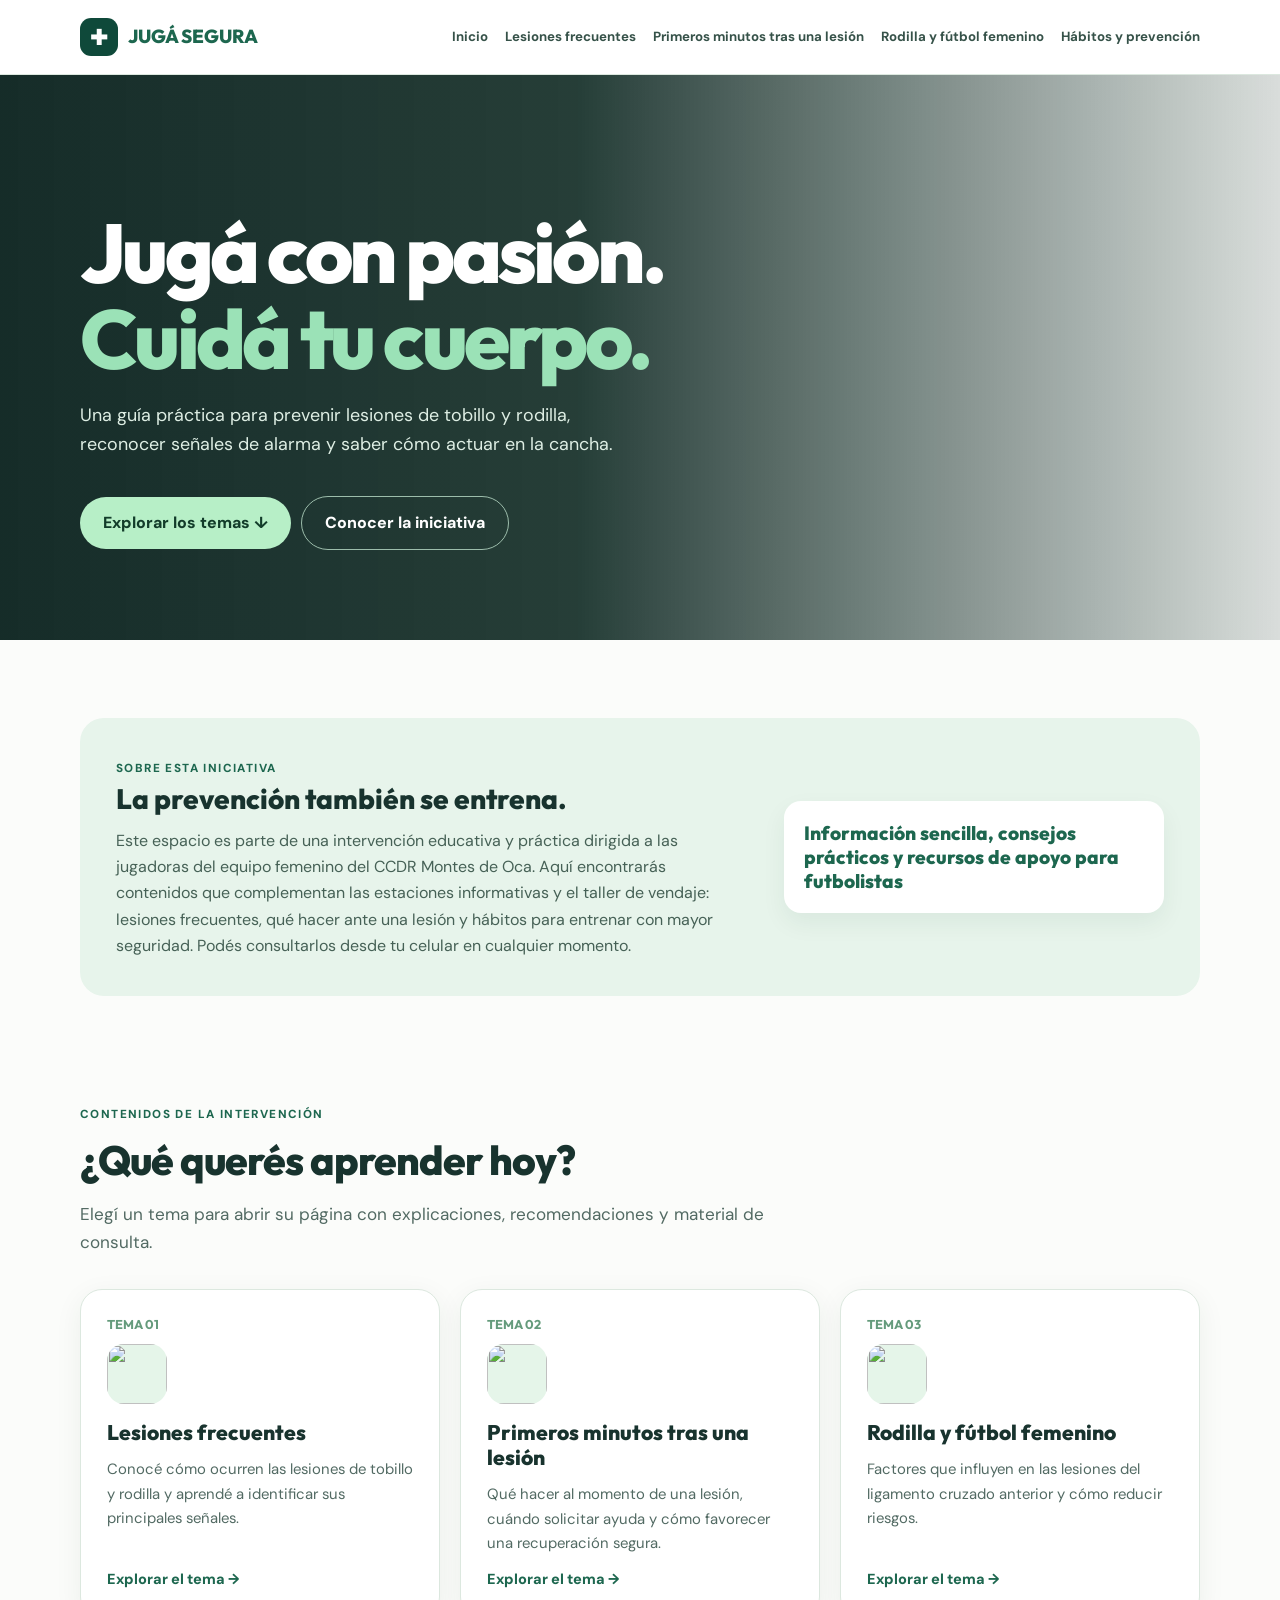
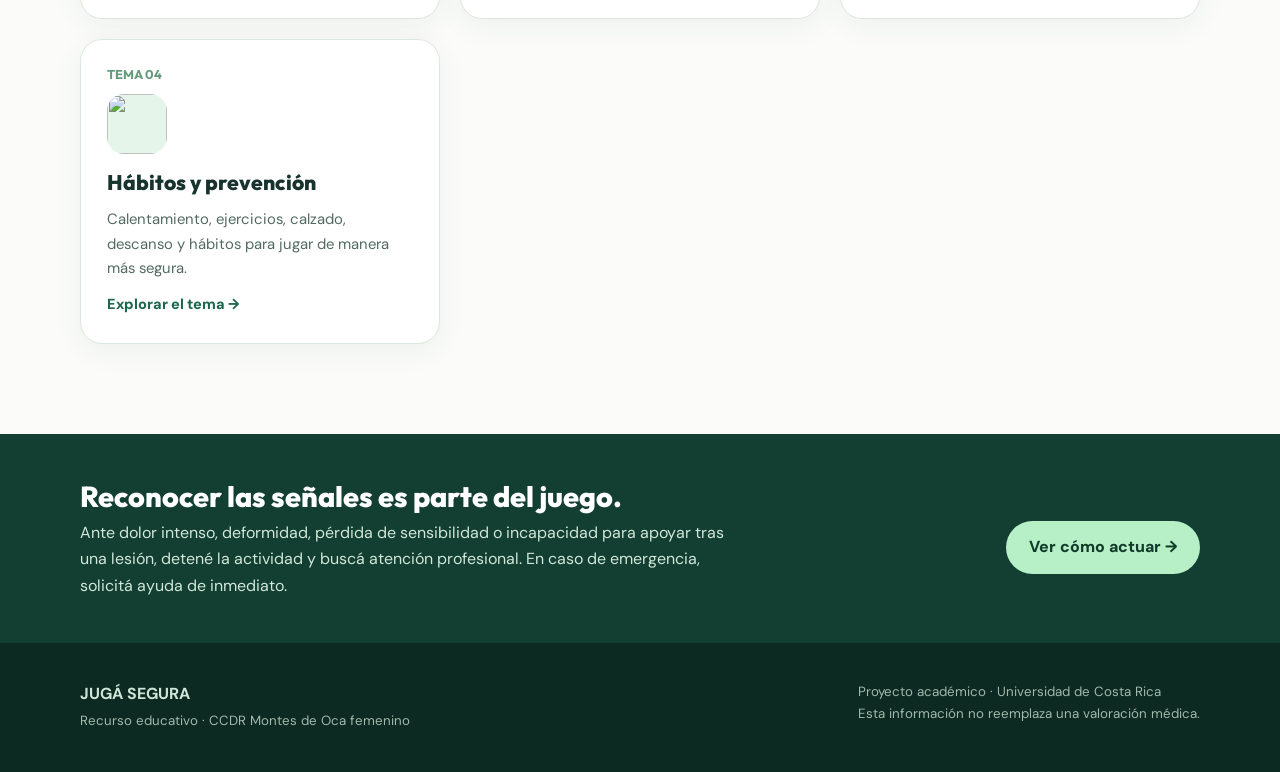
==== index.html @ 9235ee90 "Add files via upload" ====
<!doctype html>
<html lang="es">
  <head>
    <meta charset="UTF-8" />
    <meta name="viewport" content="width=device-width,initial-scale=1" />
    <meta
      name="description"
      content="Portal educativo sobre prevención de lesiones de tobillo y rodilla para las jugadoras de fútbol femenino del CCDR Montes de Oca."
    />
    <title>Jugá Segura | CCDR Montes de Oca</title>
    <link rel="stylesheet" href="styles.css" />
  </head>
  <body>
    <header class="site-header">
      <div class="shell topbar">
        <a class="logo" href="index.html"
          ><span class="logo-mark">✚</span><span>JUGÁ <span>SEGURA</span></span></a
        >
        <nav aria-label="Navegación principal" class="desktop-nav">
          <a href="index.html">Inicio</a><a class="" href="lesiones.html">Lesiones frecuentes</a
          ><a class="" href="primeros-auxilios.html">Primeros minutos tras una lesión</a
          ><a class="" href="riesgo-rodilla.html">Rodilla y fútbol femenino</a
          ><a class="" href="prevencion.html">Hábitos y prevención</a
          ><!-- TALLER OCULTO: <a class="" href="vendajes.html">Taller de vendajes</a> -->
        </nav>
      </div>
      <nav aria-label="Menú móvil" class="shell menu-links">
        <a href="index.html">Inicio</a><a href="lesiones.html">Lesiones frecuentes</a
        ><a href="primeros-auxilios.html">Primeros minutos tras una lesión</a
        ><a href="riesgo-rodilla.html">Rodilla y fútbol femenino</a
        ><a href="prevencion.html">Hábitos y prevención</a
        ><!-- TALLER OCULTO: <a href="vendajes.html">Taller de vendajes</a> -->
      </nav>
    </header>
    <main>
      <section class="hero">
        <div class="shell">
          <div class="eyebrow"></div>
          <h1>Jugá con pasión.<br /><em>Cuidá tu cuerpo.</em></h1>
          <p>
            Una guía práctica para prevenir lesiones de tobillo y rodilla, reconocer señales de
            alarma y saber cómo actuar en la cancha.
          </p>
          <a class="cta" href="#temas">Explorar los temas ↓</a
          ><a class="cta outline" href="#proyecto">Conocer la iniciativa</a>
        </div>
      </section>
      <section id="proyecto" class="shell intro">
        <div class="intro-panel">
          <div>
            <div class="eyebrow dark">SOBRE ESTA INICIATIVA</div>
            <h2>La prevención también se entrena.</h2>
            <p>
              Este espacio es parte de una intervención educativa y práctica dirigida a las
              jugadoras del equipo femenino del CCDR Montes de Oca. Aquí encontrarás contenidos que
              complementan las estaciones informativas y el taller de vendaje: lesiones frecuentes,
              qué hacer ante una lesión y hábitos para entrenar con mayor seguridad. Podés
              consultarlos desde tu celular en cualquier momento.
            </p>
          </div>
          <div class="panel-chip">
            <strong>Información sencilla, consejos prácticos y recursos de apoyo para futbolistas</strong>
          </div>
        </div>
      </section>
      <section id="temas" class="shell topics">
        <div class="section-heading">
          <div class="eyebrow dark">CONTENIDOS DE LA INTERVENCIÓN</div>
          <h2>¿Qué querés aprender hoy?</h2>
          <p>
            Elegí un tema para abrir su página con explicaciones, recomendaciones y material de
            consulta.
          </p>
        </div>
        <div class="card-grid">
          <a href="lesiones.html" class="topic-card"
            ><div class="number">TEMA 01</div>
            <img src="images/lesiones.jpg" alt="" class="emoji" aria-hidden="true" />
            <h3>Lesiones frecuentes</h3>
            <p>
              Conocé cómo ocurren las lesiones de tobillo y rodilla y aprendé a identificar sus
              principales señales.
            </p>
            <div class="go">Explorar el tema →</div></a
          ><a href="primeros-auxilios.html" class="topic-card"
            ><div class="number">TEMA 02</div>
            <img src="images/aux.jpg" alt="" class="emoji" aria-hidden="true" />
            <h3>Primeros minutos tras una lesión</h3>
            <p>
              Qué hacer al momento de una lesión, cuándo solicitar ayuda y cómo favorecer una
              recuperación segura.
            </p>
            <div class="go">Explorar el tema →</div></a
          ><a href="riesgo-rodilla.html" class="topic-card"
            ><div class="number">TEMA 03</div>
            <img src="images/rodilla.jpg" alt="" class="emoji" aria-hidden="true" />
            <h3>Rodilla y fútbol femenino</h3>
            <p>
              Factores que influyen en las lesiones del ligamento cruzado anterior y cómo reducir
              riesgos.
            </p>
            <div class="go">Explorar el tema →</div></a
          ><a href="prevencion.html" class="topic-card"
            ><div class="number">TEMA 04</div>
            <img src="images/prevencion.jpg" alt="" class="emoji" aria-hidden="true" />
            <h3>Hábitos y prevención</h3>
            <p>
              Calentamiento, ejercicios, calzado, descanso y hábitos para jugar de manera más
              segura.
            </p>
            <div class="go">Explorar el tema →</div></a
          ><!-- TALLER OCULTO: <a href="vendajes.html" class="topic-card"
            ><div class="number">TEMA 05</div>
            <img src="images/vendajes.jpg" alt="" class="emoji" aria-hidden="true" />
            <h3>Taller de vendajes</h3>
            <p>
              Para qué sirve el vendaje de tobillo, sus precauciones y material para repasar la
              práctica.
            </p>
            <div class="go">Explorar el tema →</div></a
          > -->
        </div>
      </section>
      <section class="info-strip">
        <div class="shell">
          <div>
            <h2>Reconocer las señales es parte del juego.</h2>
            <p>
              Ante dolor intenso, deformidad, pérdida de sensibilidad o incapacidad para apoyar tras
              una lesión, detené la actividad y buscá atención profesional. En caso de emergencia,
              solicitá ayuda de inmediato.
            </p>
          </div>
          <a class="cta" href="primeros-auxilios.html">Ver cómo actuar →</a>
        </div>
      </section>
    </main>
    <footer class="footer">
      <div class="shell footer-grid">
        <div>
          <strong>JUGÁ SEGURA</strong><br /><small
            >Recurso educativo · CCDR Montes de Oca femenino</small
          >
        </div>
        <small
          >Proyecto académico · Universidad de Costa Rica<br />Esta información no reemplaza una
          valoración médica.</small
        >
      </div>
    </footer>
  </body>
</html>
---- styles.css ----
@import url("https://fonts.googleapis.com/css2?family=DM+Sans:wght@400;500;600;700&family=Outfit:wght@400;500;600;700;800&display=swap");
:root {
  --ink: #18332e;
  --muted: #526a63;
  --green: #1d674f;
  --green2: #0f493a;
  --mint: #ddf5e7;
  --sand: #f5f8f4;
  --line: #dce8df;
  --white: #fff;
  --warning: #fff3db;
}
* {
  box-sizing: border-box;
}
html {
  scroll-behavior: smooth;
}
body {
  margin: 0;
  font-family: "DM Sans", Arial, sans-serif;
  color: var(--ink);
  background: #fbfcfa;
  line-height: 1.65;
}
a {
  color: inherit;
  text-decoration: none;
}
a:hover {
  text-decoration: none;
}
button {
  font: inherit;
}
.shell {
  width: min(1120px, calc(100% - 44px));
  margin-inline: auto;
}
.site-header {
  position: sticky;
  top: 0;
  z-index: 10;
  background: #ffffffed;
  backdrop-filter: blur(14px);
  border-bottom: 1px solid var(--line);
}
.topbar {
  min-height: 74px;
  display: flex;
  align-items: center;
  justify-content: space-between;
  gap: 22px;
}
.logo {
  display: flex;
  align-items: center;
  gap: 10px;
  font-family: Outfit, Arial, sans-serif;
  font-weight: 800;
  font-size: 1.18rem;
  white-space: nowrap;
}
.logo-mark {
  background: var(--green2);
  color: white;
  border-radius: 11px;
  display: grid;
  place-items: center;
  width: 38px;
  height: 38px;
  font-size: 1.3rem;
}
.logo span:last-child {
  color: var(--green);
}
.desktop-nav {
  display: flex;
  align-items: center;
  gap: 17px;
  font-size: 0.83rem;
  font-weight: 700;
}
.desktop-nav a {
  color: #365249;
}
.desktop-nav a:hover,
.desktop-nav a.active {
  color: #128454;
}
.menu-links {
  display: none;
}
.back-home {
  display: inline-flex;
  gap: 8px;
  align-items: center;
  font-weight: 700;
  color: var(--green);
  font-size: 0.95rem;
  margin-bottom: 22px;
}
.hero {
  min-height: 565px;
  background:
    linear-gradient(
      90deg,
      rgba(7, 31, 27, 0.94) 0%,
      rgba(8, 35, 29, 0.88) 45%,
      rgba(8, 35, 29, 0.14) 100%
    ),
    url("assets/campo.svg") center/cover;
  display: flex;
  align-items: center;
  color: white;
  overflow: hidden;
}
.hero .shell {
  padding-block: 90px;
}
.eyebrow {
  display: inline-flex;
  align-items: center;
  gap: 8px;
  letter-spacing: 0.12em;
  text-transform: uppercase;
  font-weight: 800;
  font-size: 0.73rem;
  color: #a6e4c6;
}
.hero h1 {
  font:
    800 clamp(2.9rem, 6.5vw, 5.65rem)/1.03 Outfit,
    Arial,
    sans-serif;
  letter-spacing: -0.045em;
  max-width: 720px;
  margin: 19px 0;
}
.hero h1 em {
  font-style: normal;
  color: #9be2b7;
}
.hero p {
  max-width: 570px;
  color: #deeee4;
  font-size: 1.12rem;
}
.cta {
  display: inline-flex;
  align-items: center;
  justify-content: center;
  gap: 9px;
  border-radius: 99px;
  background: #b7efc7;
  color: #123c2a;
  font-weight: 800;
  padding: 13px 23px;
  margin-top: 18px;
  transition: 0.18s;
}
.cta:hover {
  transform: translateY(-2px);
  background: #d4fbdc;
}
.cta.outline {
  background: transparent;
  border: 1px solid #9cbdab;
  color: white;
  margin-left: 10px;
}
.eyebrow.dark {
  color: var(--green);
}
.intro {
  padding: 78px 0 34px;
}
.section-heading {
  max-width: 730px;
  margin-bottom: 32px;
}
.section-heading h2,
.content-section h2 {
  font:
    800 clamp(1.8rem, 3.3vw, 2.55rem)/1.13 Outfit,
    Arial,
    sans-serif;
  letter-spacing: -0.025em;
  margin: 11px 0 13px;
}
.section-heading p {
  font-size: 1.07rem;
  color: var(--muted);
}
.intro-panel {
  display: grid;
  grid-template-columns: 1.25fr 0.75fr;
  gap: 35px;
  align-items: center;
  background: #e7f4eb;
  border-radius: 24px;
  padding: 36px;
}
.intro-panel h2 {
  font: 800 1.75rem Outfit;
  margin: 0 0 12px;
}
.intro-panel p {
  margin: 0;
  color: #466156;
}
.panel-chip {
  background: #fff;
  border-radius: 17px;
  padding: 20px;
  box-shadow: 0 10px 25px #123c2a10;
}
.panel-chip strong {
  display: block;
  color: var(--green);
  font: 800 1.2rem Outfit;
}
.panel-chip span {
  display: block;
  font-size: 0.9rem;
}
.topics {
  padding: 70px 0 90px;
}
.card-grid {
  display: grid;
  grid-template-columns: repeat(3, 1fr);
  gap: 20px;
}
.topic-card {
  display: flex;
  flex-direction: column;
  gap: 12px;
  border: 1px solid var(--line);
  background: #fff;
  padding: 26px;
  border-radius: 22px;
  min-height: 270px;
  box-shadow: 0 7px 28px #123a2410;
  transition: 0.2s;
}
.topic-card:hover {
  transform: translateY(-5px);
  border-color: #94cfaa;
  box-shadow: 0 16px 33px #123a241b;
}
.topic-card .number {
  font: 0.8rem Outfit;
  font-weight: 700;
  color: #659b7c;
}
.topic-card .emoji {
  font-size: 2rem;
  background: #e5f5e9;
  width: 60px;
  height: 60px;
  display: grid;
  place-items: center;
  border-radius: 17px;
}
.topic-card h3 {
  font: 800 1.32rem/1.2 Outfit;
  margin: 4px 0 0;
}
.topic-card p {
  font-size: 0.93rem;
  color: var(--muted);
  margin: 0;
  flex: 1;
}
.topic-card .go {
  font-size: 0.91rem;
  color: var(--green);
  font-weight: 800;
}
.info-strip {
  background: #133e32;
  color: white;
  padding: 44px 0;
}
.info-strip .shell {
  display: flex;
  align-items: center;
  justify-content: space-between;
  gap: 25px;
}
.info-strip h2 {
  font: 800 1.8rem Outfit;
  margin: 0 0 6px;
}
.info-strip p {
  max-width: 660px;
  color: #d0e7d9;
  margin: 0;
}
.footer {
  background: #0c2922;
  color: #cfe5d8;
  padding: 38px 0;
}
.footer-grid {
  display: flex;
  justify-content: space-between;
  gap: 30px;
}
.footer small {
  color: #a1b9ac;
}
.page-hero {
  background: linear-gradient(115deg, #e9f5ee, #f8fbf8);
  border-bottom: 1px solid var(--line);
  padding: 67px 0 62px;
}
.page-hero h1 {
  font: 800 clamp(2.4rem, 5vw, 4rem)/1.1 Outfit;
  margin: 12px 0 14px;
  letter-spacing: -0.035em;
  max-width: 850px;
}
.page-hero p {
  max-width: 740px;
  color: var(--muted);
  font-size: 1.1rem;
  margin: 0;
}
.page-body {
  padding: 52px 0 85px;
}
.layout {
  display: grid;
  grid-template-columns: 235px minmax(0, 1fr);
  gap: 40px;
  align-items: start;
}
.sidebar {
  position: sticky;
  top: 105px;
  border: 1px solid var(--line);
  border-radius: 18px;
  padding: 18px;
  background: white;
}
.sidebar strong {
  display: block;
  font: 0.85rem Outfit;
  color: #759184;
  letter-spacing: 0.08em;
  text-transform: uppercase;
  padding: 8px 10px 13px;
}
.sidebar a {
  display: block;
  padding: 10px;
  border-radius: 10px;
  color: #496458;
  font-size: 0.91rem;
  font-weight: 700;
}
.sidebar a:hover {
  background: #eaf5ee;
  color: var(--green);
}
.article {
  min-width: 0;
}
.content-section {
  scroll-margin-top: 110px;
  margin-bottom: 48px;
}
.content-section h2 {
  font-size: 1.93rem;
}
.content-section h3 {
  font: 800 1.25rem Outfit;
  margin: 25px 0 9px;
}
.article p {
  color: #435f53;
  margin: 9px 0 17px;
}
.article ul,
.article ol {
  padding-left: 23px;
  color: #435f53;
}
.article li {
  margin: 8px 0;
}
.lead {
  font-size: 1.09rem;
}
.callout {
  border-left: 5px solid #1b875c;
  background: #eef8f1;
  border-radius: 0 15px 15px 0;
  padding: 19px 22px;
  margin: 25px 0;
}
.callout.warn {
  border-color: #d88c21;
  background: #fff7e8;
}
.callout strong {
  display: block;
  margin-bottom: 4px;
  color: #154c37;
}
.callout.warn strong {
  color: #895719;
}
.callout p {
  margin: 0;
}
.tiles {
  display: grid;
  grid-template-columns: repeat(2, 1fr);
  gap: 15px;
  margin: 20px 0;
}
.tile {
  background: white;
  border: 1px solid var(--line);
  border-radius: 17px;
  padding: 20px;
}
.tile .icon {
  font-size: 1.65rem;
}
.tile h3 {
  margin: 8px 0 5px;
}
.tile p {
  margin: 0;
  font-size: 0.94rem;
}
.step-list {
  list-style: none !important;
  padding: 0 !important;
  counter-reset: step;
}
.step-list li {
  counter-increment: step;
  display: grid;
  grid-template-columns: 42px 1fr;
  gap: 16px;
  padding: 13px 0;
  border-bottom: 1px solid var(--line);
}
.step-list li:before {
  content: counter(step);
  width: 38px;
  height: 38px;
  background: #def2e5;
  color: #176a4a;
  border-radius: 50%;
  display: grid;
  place-items: center;
  font-weight: 800;
}
.letters {
  display: grid;
  grid-template-columns: repeat(2, 1fr);
  gap: 13px;
  margin: 20px 0;
}
.letter {
  padding: 20px;
  border: 1px solid var(--line);
  border-radius: 15px;
  background: #fff;
}
.letter b {
  display: inline-grid;
  place-items: center;
  background: var(--green);
  color: white;
  width: 39px;
  height: 39px;
  border-radius: 12px;
  font-size: 1.2rem;
  margin-right: 8px;
}
.letter strong {
  font-size: 1.04rem;
}
.letter p {
  margin: 10px 0 0;
  font-size: 0.92rem;
}
.placeholder {
  border: 2px dashed #9abbab;
  background: #f1f8f3;
  border-radius: 20px;
  padding: 35px;
  text-align: center;
  margin: 19px 0;
}
.placeholder .play {
  font-size: 2.5rem;
  display: block;
}
.placeholder p {
  max-width: 520px;
  margin: 10px auto;
  font-size: 0.92rem;
}
.source {
  font-size: 0.85rem;
  background: #f1f6f1;
  border-radius: 15px;
  padding: 20px;
  margin-top: 22px;
}
.source a {
  text-decoration: underline;
  color: var(--green);
}
.next-link {
  display: block;
  border-radius: 16px;
  background: #124733;
  color: white;
  padding: 21px;
  margin-top: 25px;
  font-weight: 800;
}
.next-link span {
  display: block;
  font-size: 0.8rem;
  opacity: 0.7;
}
.site-map {
  font-size: 0.8rem;
  color: #789085;
  margin: 16px 0 0;
}
.video-note {
  font-weight: 700;
  color: #956c19;
}
.small {
  font-size: 0.88rem;
}
.check-list {
  list-style: none;
  padding: 0 !important;
}
.check-list li {
  padding: 10px 10px 10px 37px;
  position: relative;
  background: #f2f8f2;
  border-radius: 9px;
}
.check-list li:before {
  content: "✓";
  position: absolute;
  left: 14px;
  color: #25865c;
  font-weight: 900;
}
@media (max-width: 930px) {
  .desktop-nav {
    display: none;
  }
  .menu-links {
    display: flex;
    overflow-x: auto;
    gap: 15px;
    padding: 0 0 13px;
    font-size: 0.82rem;
    font-weight: 700;
  }
  .menu-links a {
    white-space: nowrap;
  }
  .topbar {
    min-height: 65px;
  }
  .layout {
    grid-template-columns: 1fr;
  }
  .sidebar {
    position: static;
    display: flex;
    overflow-x: auto;
    gap: 5px;
  }
  .sidebar strong {
    display: none;
  }
  .sidebar a {
    white-space: nowrap;
  }
  .hero {
    min-height: 510px;
  }
  .card-grid {
    grid-template-columns: repeat(2, 1fr);
  }
}
@media (max-width: 620px) {
  .shell {
    width: min(100% - 30px, 1120px);
  }
  .hero {
    min-height: 480px;
    background-position: 65% center;
  }
  .hero .shell {
    padding-block: 58px;
  }
  .hero h1 {
    font-size: 3rem;
  }
  .hero p {
    font-size: 1rem;
  }
  .cta.outline {
    margin: 10px 0 0;
  }
  .intro {
    padding-top: 50px;
  }
  .intro-panel {
    grid-template-columns: 1fr;
    padding: 25px;
  }
  .card-grid,
  .tiles,
  .letters {
    grid-template-columns: 1fr;
  }
  .topics {
    padding: 46px 0;
  }
  .info-strip .shell,
  .footer-grid {
    flex-direction: column;
  }
  .page-hero {
    padding: 42px 0;
  }
  .page-hero h1 {
    font-size: 2.5rem;
  }
  .page-body {
    padding-top: 27px;
  }
  .sidebar {
    padding: 10px;
  }
  .topic-card {
    min-height: 220px;
  }
}

/* Tablas de datos */
.table-wrap {
  overflow-x: auto;
  margin: 18px 0 24px;
  border: 1px solid var(--line);
  border-radius: 16px;
  background: #fff;
}
.data-table {
  width: 100%;
  border-collapse: collapse;
  font-size: 0.95rem;
}
.data-table th,
.data-table td {
  padding: 13px 18px;
  text-align: left;
  color: #435f53;
}
.data-table thead th {
  background: #e7f4eb;
  color: var(--green2);
  font: 800 0.88rem Outfit, Arial, sans-serif;
  letter-spacing: 0.04em;
  text-transform: uppercase;
}
.data-table tbody tr + tr {
  border-top: 1px solid var(--line);
}
.data-table tbody th {
  color: var(--ink);
  font-weight: 700;
  white-space: nowrap;
}

/* Imágenes de los métodos PEACE y LOVE */
.metodo-img {
  display: block;
  width: 100%;
  max-width: 720px;
  height: auto;
  margin: 20px auto 26px;
  border-radius: 16px;
  border: 1px solid var(--line);
}
@media (max-width: 930px) {
  .metodo-img {
    max-width: 560px;
  }
}
@media (max-width: 620px) {
  .metodo-img {
    max-width: 100%;
    margin: 16px 0 20px;
    border-radius: 12px;
  }
}@import url("https://fonts.googleapis.com/css2?family=DM+Sans:wght@400;500;600;700&family=Outfit:wght@400;500;600;700;800&display=swap");
:root {
  --ink: #18332e;
  --muted: #526a63;
  --green: #1d674f;
  --green2: #0f493a;
  --mint: #ddf5e7;
  --sand: #f5f8f4;
  --line: #dce8df;
  --white: #fff;
  --warning: #fff3db;
}
* {
  box-sizing: border-box;
}
html {
  scroll-behavior: smooth;
}
body {
  margin: 0;
  font-family: "DM Sans", Arial, sans-serif;
  color: var(--ink);
  background: #fbfcfa;
  line-height: 1.65;
}
a {
  color: inherit;
  text-decoration: none;
}
a:hover {
  text-decoration: none;
}
button {
  font: inherit;
}
.shell {
  width: min(1120px, calc(100% - 44px));
  margin-inline: auto;
}
.site-header {
  position: sticky;
  top: 0;
  z-index: 10;
  background: #ffffffed;
  backdrop-filter: blur(14px);
  border-bottom: 1px solid var(--line);
}
.topbar {
  min-height: 74px;
  display: flex;
  align-items: center;
  justify-content: space-between;
  gap: 22px;
}
.logo {
  display: flex;
  align-items: center;
  gap: 10px;
  font-family: Outfit, Arial, sans-serif;
  font-weight: 800;
  font-size: 1.18rem;
  white-space: nowrap;
}
.logo-mark {
  background: var(--green2);
  color: white;
  border-radius: 11px;
  display: grid;
  place-items: center;
  width: 38px;
  height: 38px;
  font-size: 1.3rem;
}
.logo span:last-child {
  color: var(--green);
}
.desktop-nav {
  display: flex;
  align-items: center;
  gap: 17px;
  font-size: 0.83rem;
  font-weight: 700;
}
.desktop-nav a {
  color: #365249;
}
.desktop-nav a:hover,
.desktop-nav a.active {
  color: #128454;
}
.menu-links {
  display: none;
}
.back-home {
  display: inline-flex;
  gap: 8px;
  align-items: center;
  font-weight: 700;
  color: var(--green);
  font-size: 0.95rem;
  margin-bottom: 22px;
}
.hero {
  min-height: 565px;
  background:
    linear-gradient(
      90deg,
      rgba(7, 31, 27, 0.94) 0%,
      rgba(8, 35, 29, 0.88) 45%,
      rgba(8, 35, 29, 0.14) 100%
    ),
    url("assets/campo.svg") center/cover;
  display: flex;
  align-items: center;
  color: white;
  overflow: hidden;
}
.hero .shell {
  padding-block: 90px;
}
.eyebrow {
  display: inline-flex;
  align-items: center;
  gap: 8px;
  letter-spacing: 0.12em;
  text-transform: uppercase;
  font-weight: 800;
  font-size: 0.73rem;
  color: #a6e4c6;
}
.hero h1 {
  font:
    800 clamp(2.9rem, 6.5vw, 5.65rem)/1.03 Outfit,
    Arial,
    sans-serif;
  letter-spacing: -0.045em;
  max-width: 720px;
  margin: 19px 0;
}
.hero h1 em {
  font-style: normal;
  color: #9be2b7;
}
.hero p {
  max-width: 570px;
  color: #deeee4;
  font-size: 1.12rem;
}
.cta {
  display: inline-flex;
  align-items: center;
  justify-content: center;
  gap: 9px;
  border-radius: 99px;
  background: #b7efc7;
  color: #123c2a;
  font-weight: 800;
  padding: 13px 23px;
  margin-top: 18px;
  transition: 0.18s;
}
.cta:hover {
  transform: translateY(-2px);
  background: #d4fbdc;
}
.cta.outline {
  background: transparent;
  border: 1px solid #9cbdab;
  color: white;
  margin-left: 10px;
}
.eyebrow.dark {
  color: var(--green);
}
.intro {
  padding: 78px 0 34px;
}
.section-heading {
  max-width: 730px;
  margin-bottom: 32px;
}
.section-heading h2,
.content-section h2 {
  font:
    800 clamp(1.8rem, 3.3vw, 2.55rem)/1.13 Outfit,
    Arial,
    sans-serif;
  letter-spacing: -0.025em;
  margin: 11px 0 13px;
}
.section-heading p {
  font-size: 1.07rem;
  color: var(--muted);
}
.intro-panel {
  display: grid;
  grid-template-columns: 1.25fr 0.75fr;
  gap: 35px;
  align-items: center;
  background: #e7f4eb;
  border-radius: 24px;
  padding: 36px;
}
.intro-panel h2 {
  font: 800 1.75rem Outfit;
  margin: 0 0 12px;
}
.intro-panel p {
  margin: 0;
  color: #466156;
}
.panel-chip {
  background: #fff;
  border-radius: 17px;
  padding: 20px;
  box-shadow: 0 10px 25px #123c2a10;
}
.panel-chip strong {
  display: block;
  color: var(--green);
  font: 800 1.2rem Outfit;
}
.panel-chip span {
  display: block;
  font-size: 0.9rem;
}
.topics {
  padding: 70px 0 90px;
}
.card-grid {
  display: grid;
  grid-template-columns: repeat(3, 1fr);
  gap: 20px;
}
.topic-card {
  display: flex;
  flex-direction: column;
  gap: 12px;
  border: 1px solid var(--line);
  background: #fff;
  padding: 26px;
  border-radius: 22px;
  min-height: 270px;
  box-shadow: 0 7px 28px #123a2410;
  transition: 0.2s;
}
.topic-card:hover {
  transform: translateY(-5px);
  border-color: #94cfaa;
  box-shadow: 0 16px 33px #123a241b;
}
.topic-card .number {
  font: 0.8rem Outfit;
  font-weight: 700;
  color: #659b7c;
}
.topic-card .emoji {
  font-size: 2rem;
  background: #e5f5e9;
  width: 60px;
  height: 60px;
  display: grid;
  place-items: center;
  border-radius: 17px;
}
.topic-card h3 {
  font: 800 1.32rem/1.2 Outfit;
  margin: 4px 0 0;
}
.topic-card p {
  font-size: 0.93rem;
  color: var(--muted);
  margin: 0;
  flex: 1;
}
.topic-card .go {
  font-size: 0.91rem;
  color: var(--green);
  font-weight: 800;
}
.info-strip {
  background: #133e32;
  color: white;
  padding: 44px 0;
}
.info-strip .shell {
  display: flex;
  align-items: center;
  justify-content: space-between;
  gap: 25px;
}
.info-strip h2 {
  font: 800 1.8rem Outfit;
  margin: 0 0 6px;
}
.info-strip p {
  max-width: 660px;
  color: #d0e7d9;
  margin: 0;
}
.footer {
  background: #0c2922;
  color: #cfe5d8;
  padding: 38px 0;
}
.footer-grid {
  display: flex;
  justify-content: space-between;
  gap: 30px;
}
.footer small {
  color: #a1b9ac;
}
.page-hero {
  background: linear-gradient(115deg, #e9f5ee, #f8fbf8);
  border-bottom: 1px solid var(--line);
  padding: 67px 0 62px;
}
.page-hero h1 {
  font: 800 clamp(2.4rem, 5vw, 4rem)/1.1 Outfit;
  margin: 12px 0 14px;
  letter-spacing: -0.035em;
  max-width: 850px;
}
.page-hero p {
  max-width: 740px;
  color: var(--muted);
  font-size: 1.1rem;
  margin: 0;
}
.page-body {
  padding: 52px 0 85px;
}
.layout {
  display: grid;
  grid-template-columns: 235px minmax(0, 1fr);
  gap: 40px;
  align-items: start;
}
.sidebar {
  position: sticky;
  top: 105px;
  border: 1px solid var(--line);
  border-radius: 18px;
  padding: 18px;
  background: white;
}
.sidebar strong {
  display: block;
  font: 0.85rem Outfit;
  color: #759184;
  letter-spacing: 0.08em;
  text-transform: uppercase;
  padding: 8px 10px 13px;
}
.sidebar a {
  display: block;
  padding: 10px;
  border-radius: 10px;
  color: #496458;
  font-size: 0.91rem;
  font-weight: 700;
}
.sidebar a:hover {
  background: #eaf5ee;
  color: var(--green);
}
.article {
  min-width: 0;
}
.content-section {
  scroll-margin-top: 110px;
  margin-bottom: 48px;
}
.content-section h2 {
  font-size: 1.93rem;
}
.content-section h3 {
  font: 800 1.25rem Outfit;
  margin: 25px 0 9px;
}
.article p {
  color: #435f53;
  margin: 9px 0 17px;
}
.article ul,
.article ol {
  padding-left: 23px;
  color: #435f53;
}
.article li {
  margin: 8px 0;
}
.lead {
  font-size: 1.09rem;
}
.callout {
  border-left: 5px solid #1b875c;
  background: #eef8f1;
  border-radius: 0 15px 15px 0;
  padding: 19px 22px;
  margin: 25px 0;
}
.callout.warn {
  border-color: #d88c21;
  background: #fff7e8;
}
.callout strong {
  display: block;
  margin-bottom: 4px;
  color: #154c37;
}
.callout.warn strong {
  color: #895719;
}
.callout p {
  margin: 0;
}
.tiles {
  display: grid;
  grid-template-columns: repeat(2, 1fr);
  gap: 15px;
  margin: 20px 0;
}
.tile {
  background: white;
  border: 1px solid var(--line);
  border-radius: 17px;
  padding: 20px;
}
.tile .icon {
  font-size: 1.65rem;
}
.tile h3 {
  margin: 8px 0 5px;
}
.tile p {
  margin: 0;
  font-size: 0.94rem;
}
.step-list {
  list-style: none !important;
  padding: 0 !important;
  counter-reset: step;
}
.step-list li {
  counter-increment: step;
  display: grid;
  grid-template-columns: 42px 1fr;
  gap: 16px;
  padding: 13px 0;
  border-bottom: 1px solid var(--line);
}
.step-list li:before {
  content: counter(step);
  width: 38px;
  height: 38px;
  background: #def2e5;
  color: #176a4a;
  border-radius: 50%;
  display: grid;
  place-items: center;
  font-weight: 800;
}
.letters {
  display: grid;
  grid-template-columns: repeat(2, 1fr);
  gap: 13px;
  margin: 20px 0;
}
.letter {
  padding: 20px;
  border: 1px solid var(--line);
  border-radius: 15px;
  background: #fff;
}
.letter b {
  display: inline-grid;
  place-items: center;
  background: var(--green);
  color: white;
  width: 39px;
  height: 39px;
  border-radius: 12px;
  font-size: 1.2rem;
  margin-right: 8px;
}
.letter strong {
  font-size: 1.04rem;
}
.letter p {
  margin: 10px 0 0;
  font-size: 0.92rem;
}
.placeholder {
  border: 2px dashed #9abbab;
  background: #f1f8f3;
  border-radius: 20px;
  padding: 35px;
  text-align: center;
  margin: 19px 0;
}
.placeholder .play {
  font-size: 2.5rem;
  display: block;
}
.placeholder p {
  max-width: 520px;
  margin: 10px auto;
  font-size: 0.92rem;
}
.source {
  font-size: 0.85rem;
  background: #f1f6f1;
  border-radius: 15px;
  padding: 20px;
  margin-top: 22px;
}
.source a {
  text-decoration: underline;
  color: var(--green);
}
.next-link {
  display: block;
  border-radius: 16px;
  background: #124733;
  color: white;
  padding: 21px;
  margin-top: 25px;
  font-weight: 800;
}
.next-link span {
  display: block;
  font-size: 0.8rem;
  opacity: 0.7;
}
.site-map {
  font-size: 0.8rem;
  color: #789085;
  margin: 16px 0 0;
}
.video-note {
  font-weight: 700;
  color: #956c19;
}
.small {
  font-size: 0.88rem;
}
.check-list {
  list-style: none;
  padding: 0 !important;
}
.check-list li {
  padding: 10px 10px 10px 37px;
  position: relative;
  background: #f2f8f2;
  border-radius: 9px;
}
.check-list li:before {
  content: "✓";
  position: absolute;
  left: 14px;
  color: #25865c;
  font-weight: 900;
}
@media (max-width: 930px) {
  .desktop-nav {
    display: none;
  }
  .menu-links {
    display: flex;
    overflow-x: auto;
    gap: 15px;
    padding: 0 0 13px;
    font-size: 0.82rem;
    font-weight: 700;
  }
  .menu-links a {
    white-space: nowrap;
  }
  .topbar {
    min-height: 65px;
  }
  .layout {
    grid-template-columns: 1fr;
  }
  .sidebar {
    position: static;
    display: flex;
    overflow-x: auto;
    gap: 5px;
  }
  .sidebar strong {
    display: none;
  }
  .sidebar a {
    white-space: nowrap;
  }
  .hero {
    min-height: 510px;
  }
  .card-grid {
    grid-template-columns: repeat(2, 1fr);
  }
}
@media (max-width: 620px) {
  .shell {
    width: min(100% - 30px, 1120px);
  }
  .hero {
    min-height: 480px;
    background-position: 65% center;
  }
  .hero .shell {
    padding-block: 58px;
  }
  .hero h1 {
    font-size: 3rem;
  }
  .hero p {
    font-size: 1rem;
  }
  .cta.outline {
    margin: 10px 0 0;
  }
  .intro {
    padding-top: 50px;
  }
  .intro-panel {
    grid-template-columns: 1fr;
    padding: 25px;
  }
  .card-grid,
  .tiles,
  .letters {
    grid-template-columns: 1fr;
  }
  .topics {
    padding: 46px 0;
  }
  .info-strip .shell,
  .footer-grid {
    flex-direction: column;
  }
  .page-hero {
    padding: 42px 0;
  }
  .page-hero h1 {
    font-size: 2.5rem;
  }
  .page-body {
    padding-top: 27px;
  }
  .sidebar {
    padding: 10px;
  }
  .topic-card {
    min-height: 220px;
  }
}

/* Tablas de datos */
.table-wrap {
  overflow-x: auto;
  margin: 18px 0 24px;
  border: 1px solid var(--line);
  border-radius: 16px;
  background: #fff;
}
.data-table {
  width: 100%;
  border-collapse: collapse;
  font-size: 0.95rem;
}
.data-table th,
.data-table td {
  padding: 13px 18px;
  text-align: left;
  color: #435f53;
}
.data-table thead th {
  background: #e7f4eb;
  color: var(--green2);
  font: 800 0.88rem Outfit, Arial, sans-serif;
  letter-spacing: 0.04em;
  text-transform: uppercase;
}
.data-table tbody tr + tr {
  border-top: 1px solid var(--line);
}
.data-table tbody th {
  color: var(--ink);
  font-weight: 700;
  white-space: nowrap;
}
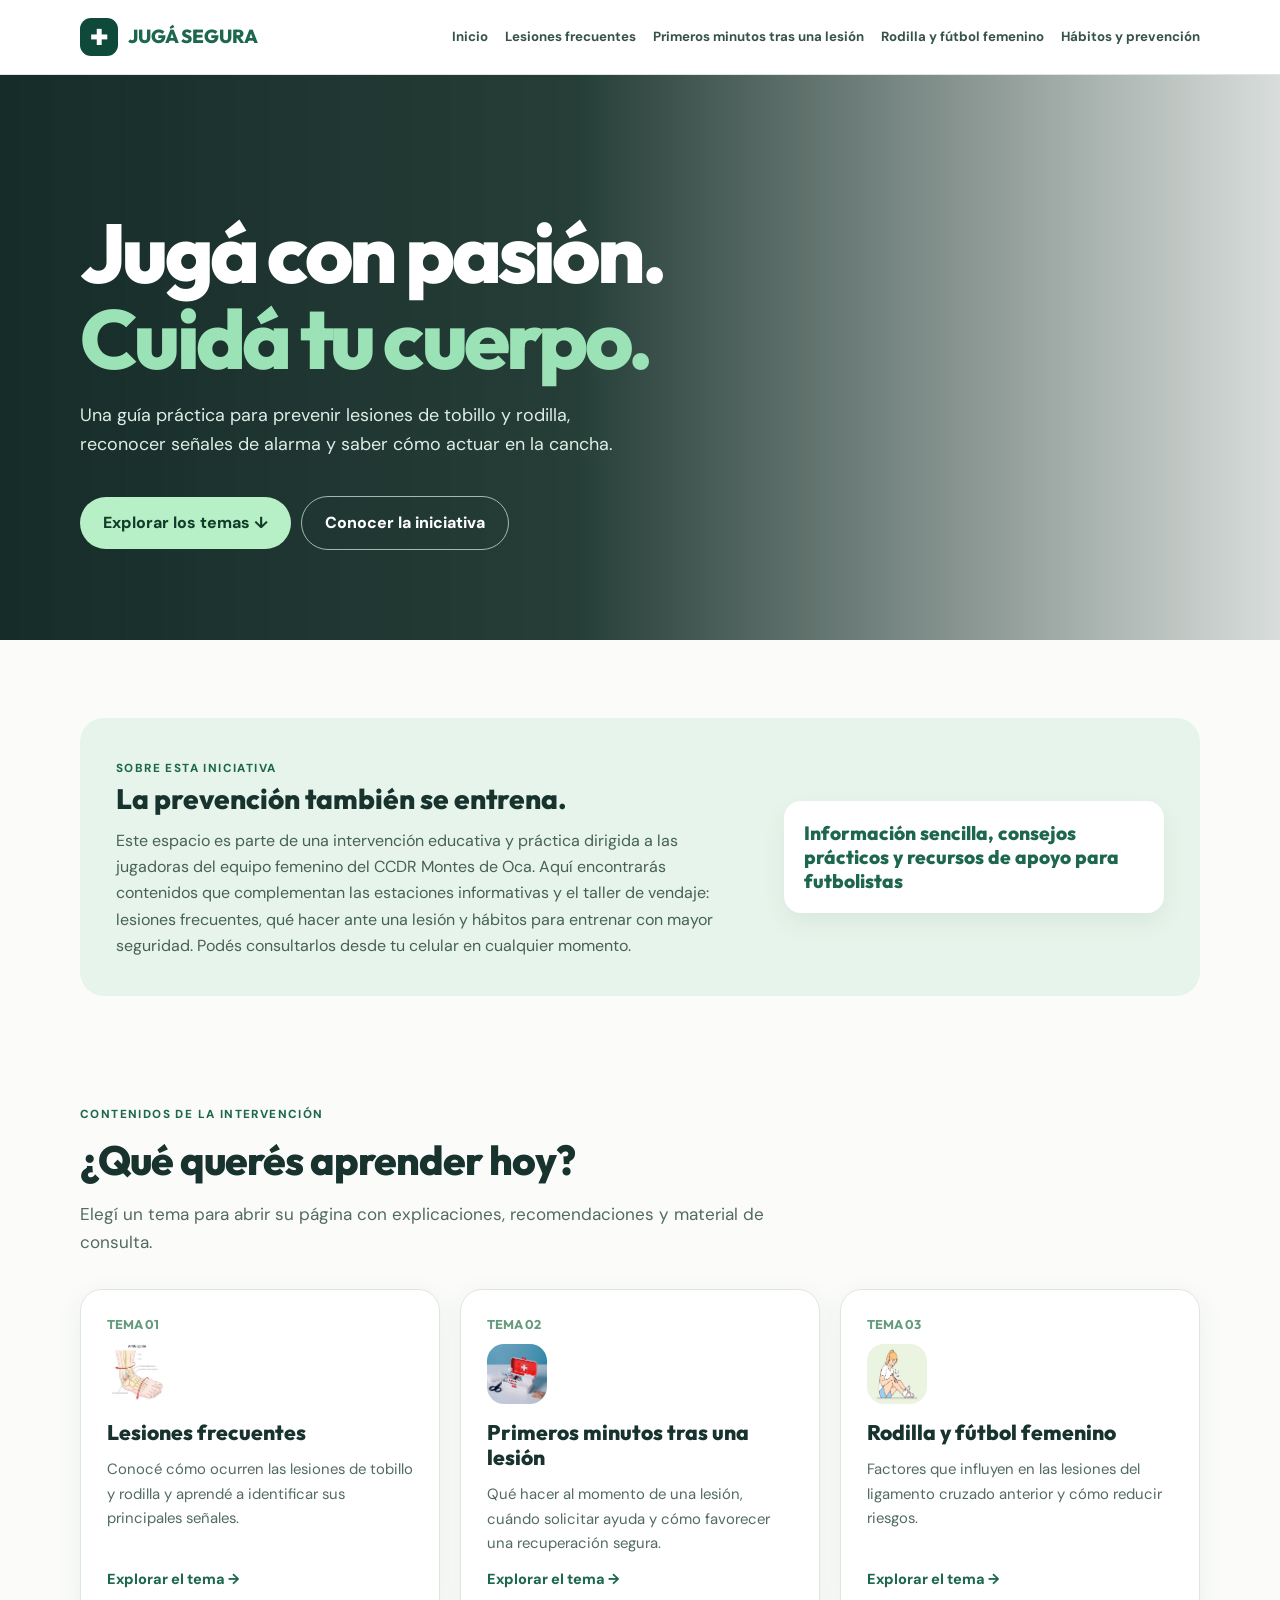
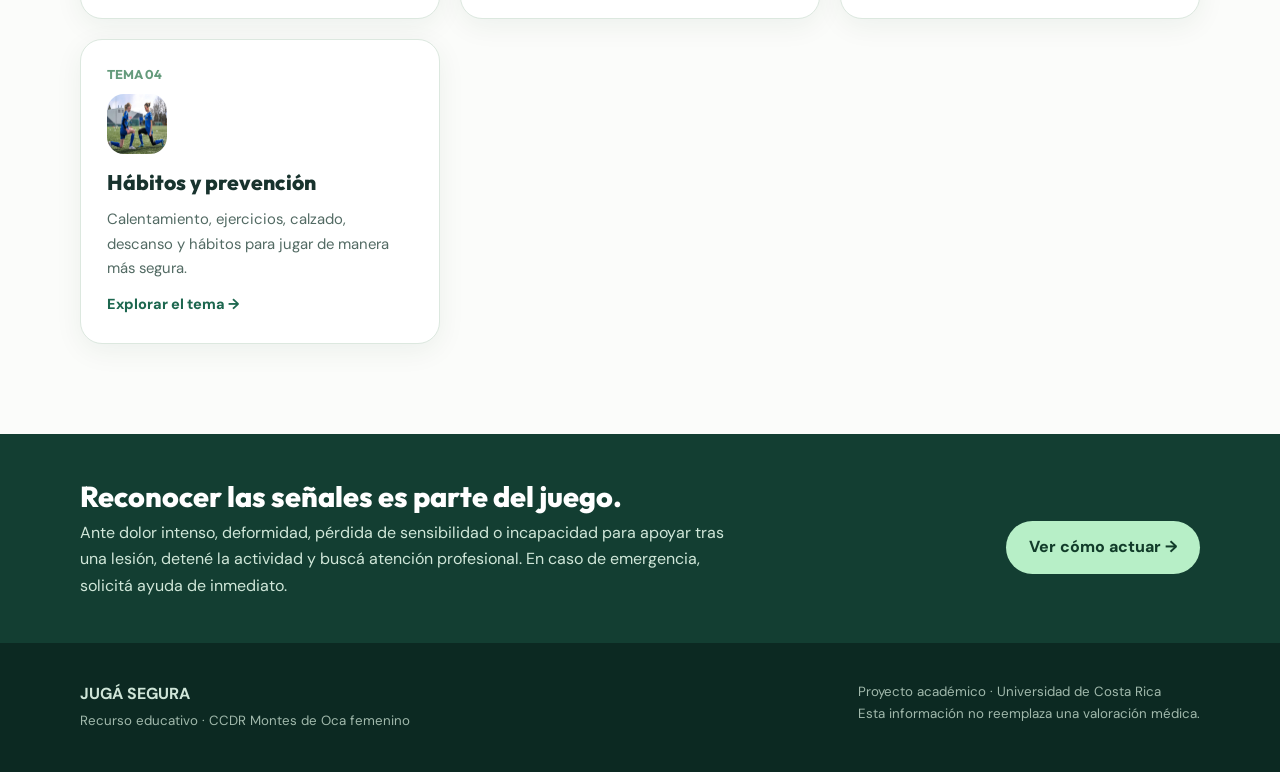
==== commit 5faa8812: "las rutas estaban mal" ====
--- a/index.html
+++ b/index.html
@@ -75,7 +75,7 @@
         <div class="card-grid">
           <a href="lesiones.html" class="topic-card"
             ><div class="number">TEMA 01</div>
-            <img src="images/lesiones.jpg" alt="" class="emoji" aria-hidden="true" />
+            <img src="lesiones.jpg" alt="" class="emoji" aria-hidden="true" />
             <h3>Lesiones frecuentes</h3>
             <p>
               Conocé cómo ocurren las lesiones de tobillo y rodilla y aprendé a identificar sus
@@ -84,7 +84,7 @@
             <div class="go">Explorar el tema →</div></a
           ><a href="primeros-auxilios.html" class="topic-card"
             ><div class="number">TEMA 02</div>
-            <img src="images/aux.jpg" alt="" class="emoji" aria-hidden="true" />
+            <img src="aux.jpg" alt="" class="emoji" aria-hidden="true" />
             <h3>Primeros minutos tras una lesión</h3>
             <p>
               Qué hacer al momento de una lesión, cuándo solicitar ayuda y cómo favorecer una
@@ -93,7 +93,7 @@
             <div class="go">Explorar el tema →</div></a
           ><a href="riesgo-rodilla.html" class="topic-card"
             ><div class="number">TEMA 03</div>
-            <img src="images/rodilla.jpg" alt="" class="emoji" aria-hidden="true" />
+            <img src="rodilla.jpg" alt="" class="emoji" aria-hidden="true" />
             <h3>Rodilla y fútbol femenino</h3>
             <p>
               Factores que influyen en las lesiones del ligamento cruzado anterior y cómo reducir
@@ -102,7 +102,7 @@
             <div class="go">Explorar el tema →</div></a
           ><a href="prevencion.html" class="topic-card"
             ><div class="number">TEMA 04</div>
-            <img src="images/prevencion.jpg" alt="" class="emoji" aria-hidden="true" />
+            <img src="prevencion.jpg" alt="" class="emoji" aria-hidden="true" />
             <h3>Hábitos y prevención</h3>
             <p>
               Calentamiento, ejercicios, calzado, descanso y hábitos para jugar de manera más
@@ -111,7 +111,7 @@
             <div class="go">Explorar el tema →</div></a
           ><!-- TALLER OCULTO: <a href="vendajes.html" class="topic-card"
             ><div class="number">TEMA 05</div>
-            <img src="images/vendajes.jpg" alt="" class="emoji" aria-hidden="true" />
+            <img src="vendajes.jpg" alt="" class="emoji" aria-hidden="true" />
             <h3>Taller de vendajes</h3>
             <p>
               Para qué sirve el vendaje de tobillo, sus precauciones y material para repasar la
